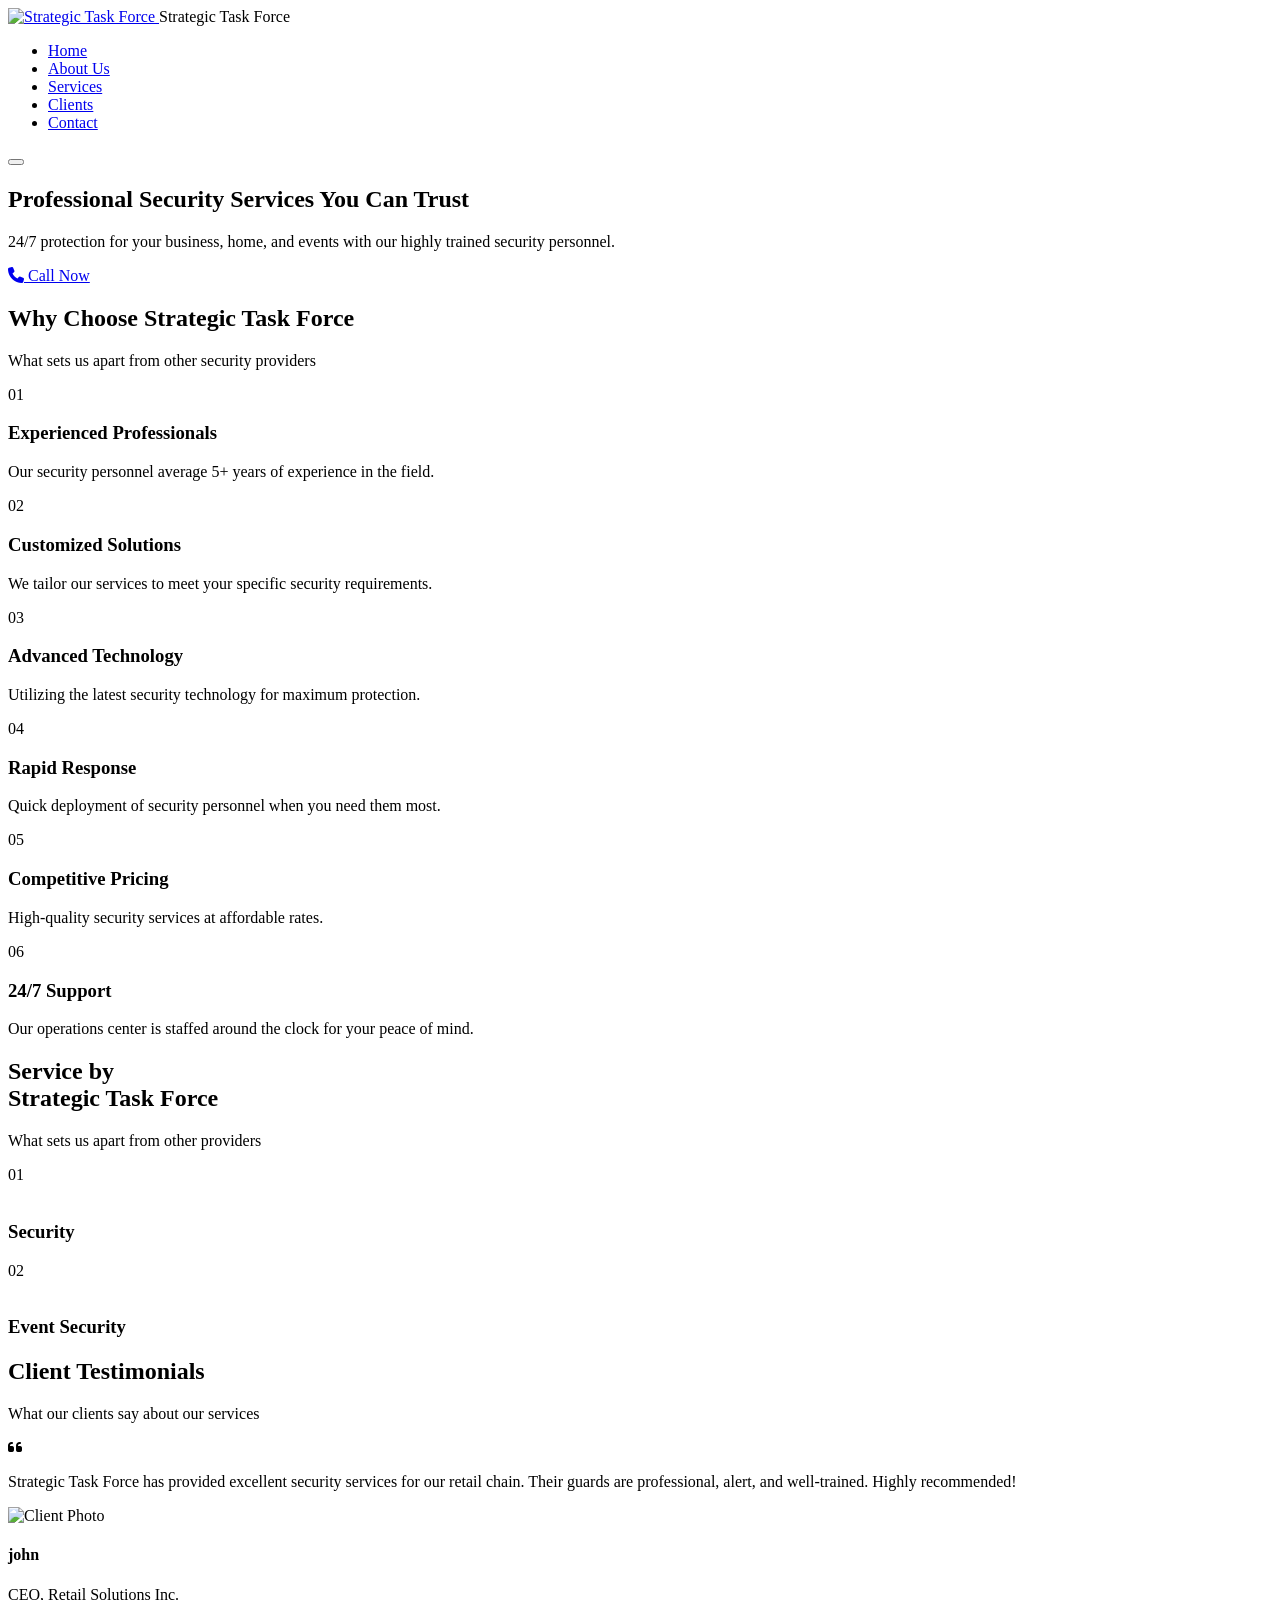
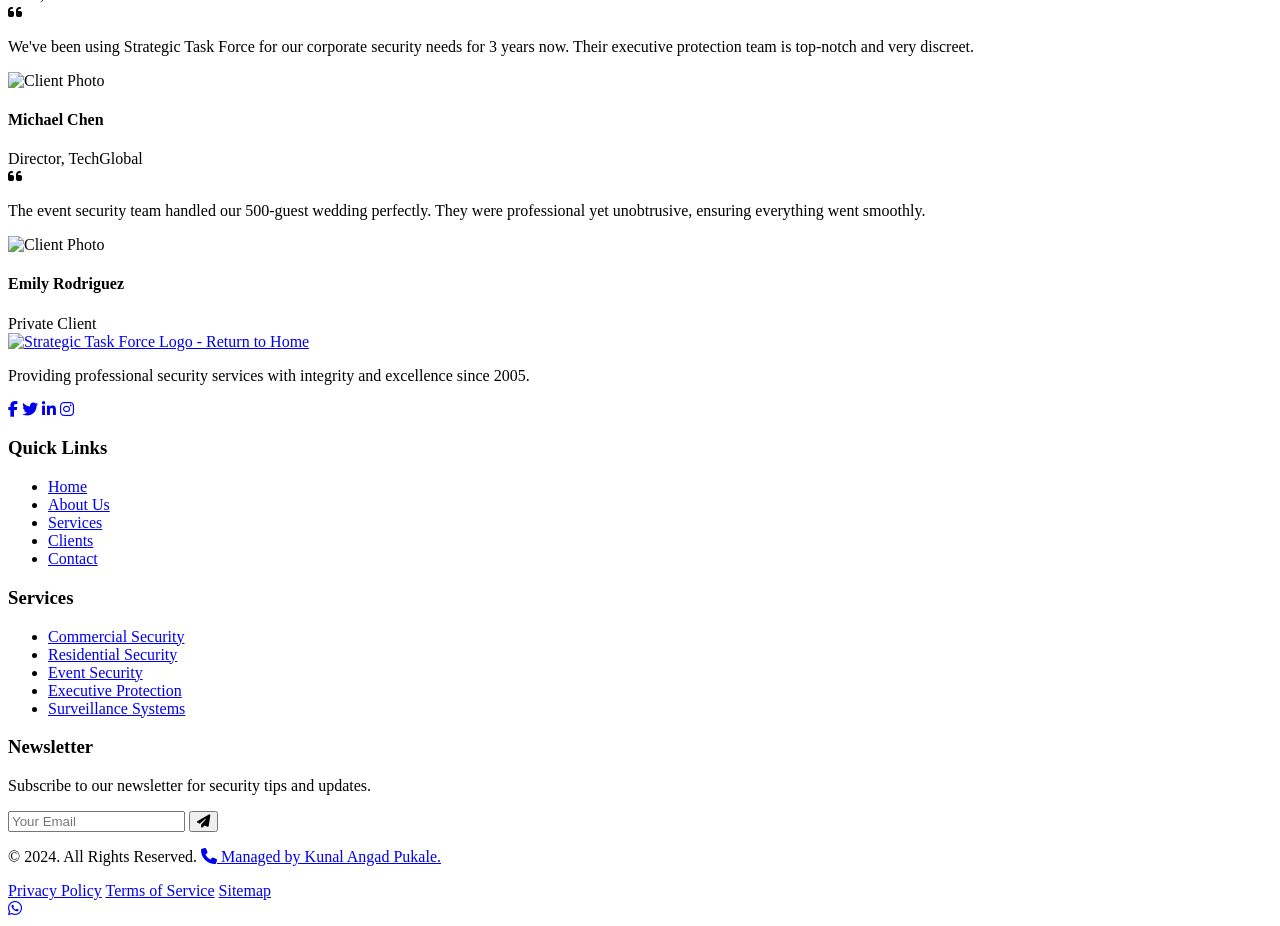
==== index.html @ 5e5a265d "Add files via upload" ====
<!DOCTYPE html>
<html lang="en">

<head>
    <meta charset="UTF-8">
    <meta name="viewport" 
        content="width=device-width, initial-scale=1.0, maximum-scale=1.0, user-scalable=no">
    <meta name="description"
        content="Professional security services for businesses and homes. Licensed, insured security guards available 24/7.">
    <meta name="keywords"
        content="security services, security guards, commercial security, residential security, event security">
    <title>Strategic Task Force- Professional Security Services</title>
    <link rel="stylesheet" href="https://cdnjs.cloudflare.com/ajax/libs/font-awesome/6.4.0/css/all.min.css">
    <link href="https://fonts.googleapis.com/css2?family=Poppins:wght@300;400;500;600;700&display=swap"
        rel="stylesheet">
    <link rel="stylesheet" href="/new/style.css">
    <link rel="icon" href="/images/biglogo.png" type="image/favicon-icon" >
</head>

<body>
    <!-- Header Section -->
    <header class="header">
        <div class="container">
            <div class="logo">
                    <a href="/index.html">
                        
                        <img src="/images/logo.png" alt="Strategic Task Force">
                    </a>
                    <span>Strategic Task Force</span>
            </div>

            <div class="nav-container">
                <nav class="navbar">
                    <ul class="nav-menu">
                        <li class="nav-item"><a href="/index.html" class="nav-link active ">Home</a></li>
                        <li class="nav-item"><a href="/new/about.html" class="nav-link">About Us</a></li>
                        <li class="nav-item"><a href="/new/service.html" class="nav-link">Services</a></li>
                        <li class="nav-item"><a href="/new/clients.html" class="nav-link">Clients</a></li>
                        <li class="nav-item"><a href="/new/contact.html" class="nav-link">Contact</a></li>
                    </ul>
                </nav>

                <button class="hamburger" aria-label="Menu" aria-expanded="false" aria-controls="nav-menu">
                    <span class="hamburger-box">
                        <span class="hamburger-inner"></span>
                    </span>
                </button>
            </div>
        </div>
    </header>


    <!-- Hero Section -->
    <section class="hero" id="home">
        <div class="container">
            <div class="hero-content">
                <h1>Professional Security Services You Can Trust</h1>
                <p>24/7 protection for your business, home, and events with our highly trained security personnel.</p>
                <div class="hero-buttons">
                    <a href="tel:+91 8169997458" class="btn btn-secondary">
                        <i class="fas fa-phone"></i> Call Now
                    </a>
                </div>
            </div>
        </div>
    </section>

    
<!-- Why Choose Us Section -->
<section class="why-choose-us section-padding">
    <div class="container">
        <div class="section-title">
            <h2>Why Choose Strategic Task Force</h2>
            <p>What sets us apart from other security providers</p>
        </div>
        <div class="features-grid">
            <div class="feature-box">
                <div class="feature-number">01</div>
                <h3>Experienced Professionals</h3>
                <p>Our security personnel average 5+ years of experience in the field.</p>
            </div>
            <div class="feature-box">
                <div class="feature-number">02</div>
                <h3>Customized Solutions</h3>
                <p>We tailor our services to meet your specific security requirements.</p>
            </div>
            <div class="feature-box">
                <div class="feature-number">03</div>
                <h3>Advanced Technology</h3>
                <p>Utilizing the latest security technology for maximum protection.</p>
            </div>
            <div class="feature-box">
                <div class="feature-number">04</div>
                <h3>Rapid Response</h3>
                <p>Quick deployment of security personnel when you need them most.</p>
            </div>
            <div class="feature-box">
                <div class="feature-number">05</div>
                <h3>Competitive Pricing</h3>
                <p>High-quality security services at affordable rates.</p>
            </div>
            <div class="feature-box">
                <div class="feature-number">06</div>
                <h3>24/7 Support</h3>
                <p>Our operations center is staffed around the clock for your peace of mind.</p>
            </div>
        </div>
    </div>
</section>

<!-- Team  -->
<section class="why-choose-us section-padding">
    <div class="container">
        <div class="section-title">
            <h2>Service  by <br> Strategic Task Force</h2>
            <p>What sets us apart from other providers</p>
        </div>
        <div class="features-main">
            <div class="feature-bo">
                <div class="feature-number">01</div>
                <img src="/images/watchmens.webp" alt="">
                <h3>Security</h3>
            </div>


            <div class="feature-bo">
                <div class="feature-number">02</div>
                <img src="/images/event security.jpg" alt="">
                <h3>Event Security</h3>

            </div>
            
        </div>
    </div>
</section>



    <!-- Testimonials Section -->
    <section class="testimonials section-padding">
        <div class="container">
            <div class="section-title">
                <h2>Client Testimonials</h2>
                <p>What our clients say about our services</p>
            </div>
            <div class="testimonial-slider">
                <div class="testimonial">
                    <div class="testimonial-content">
                        <i class="fas fa-quote-left"></i>
                        <p>Strategic Task Force has provided excellent security services for our retail chain. Their guards are
                            professional, alert, and well-trained. Highly recommended!</p>
                    </div>
                    <div class="testimonial-author">
                        <img src="images/" alt="Client Photo">
                        <h4>john  </h4>
                        <span>CEO, Retail Solutions Inc.</span>
                    </div>
                </div>
                <div class="testimonial">
                    <div class="testimonial-content">
                        <i class="fas fa-quote-left"></i>
                        <p>We've been using Strategic Task Force for our corporate security needs for 3 years now. Their
                            executive protection team is top-notch and very discreet.</p>
                    </div>
                    <div class="testimonial-author">
                        <img src="images/client2.jpg" alt="Client Photo">
                        <h4>Michael Chen</h4>
                        <span>Director, TechGlobal</span>
                    </div>
                </div>
                <div class="testimonial">
                    <div class="testimonial-content">
                        <i class="fas fa-quote-left"></i>
                        <p>The event security team handled our 500-guest wedding perfectly. They were professional yet
                            unobtrusive, ensuring everything went smoothly.</p>
                    </div>
                    <div class="testimonial-author">
                        <img src="images/client3.jpg" alt="Client Photo">
                        <h4>Emily Rodriguez</h4>
                        <span>Private Client</span>
                    </div>
                </div>
            </div>
        </div>
    </section>


    <!-- Footer -->
<footer class="footer">
    <div class="container">
        <div class="footer-grid">
            <!-- Footer Logo Column -->
            <div class="footer-col footer-logo-col">
                <div class="footer-logo">
                    <a href="#home">
                        <img src="/images/logo_b&w.png" alt="Strategic Task Force Logo - Return to Home" width="180" height="50" loading="lazy">
                    </a>
                </div>
                <p class="footer-description">Providing professional security services with integrity and excellence
                    since 2005.</p>
                    <div class="social-links">
                        <a href="#"><i class="fab fa-facebook-f"></i></a>
                        <a href="#"><i class="fab fa-twitter"></i></a>
                        <a href="#"><i class="fab fa-linkedin-in"></i></a>
                        <a href="#"><i class="fab fa-instagram"></i></a>
                    </div>
                </div>
                <div class="footer-col">
                    <h3>Quick Links</h3>
                    <ul>
                        <li><a href="/index.html">Home</a></li>
                        <li><a href="about.html">About Us</a></li>
                        <li><a href="service.html">Services</a></li>
                        <li><a href="clients.html">Clients</a></li>
                        <li><a href="contact.html">Contact</a></li>
                    </ul>
                </div>
                <div class="footer-col">
                    <h3>Services</h3>
                    <ul>
                        <li><a href="#">Commercial Security</a></li>
                        <li><a href="#">Residential Security</a></li>
                        <li><a href="#">Event Security</a></li>
                        <li><a href="#">Executive Protection</a></li>
                        <li><a href="#">Surveillance Systems</a></li>
                    </ul>
                </div>
                <div class="footer-col">
                    <h3>Newsletter</h3>
                    <p>Subscribe to our newsletter for security tips and updates.</p>
                    <form class="newsletter-form">
                        <input type="email" placeholder="Your Email" required>
                        <button type="submit"><i class="fas fa-paper-plane"></i></button>
                    </form>
                </div>
            </div>
            <div class="footer-bottom">
                <p>&copy; 2024. All Rights Reserved.
                    <a href="tel:+91 7208675205" >
                        <i class="fas fa-phone"></i> Managed by Kunal Angad Pukale.
                    </a>
                </p>
                <div class="footer-links">
                    <a href="#">Privacy Policy</a>
                    <a href="#">Terms of Service</a>
                    <a href="#">Sitemap</a>
                </div>
            </div>
        </div>
    </footer>

    <!-- WhatsApp Floating Button -->
    <div class="whatsapp-float">
        <a href="https://wa.me/7208675205" target="_blank">
            <i class="fab fa-whatsapp"></i>
        </a>
    </div>

    <script src="/new/testj.js"></script>
</body>

</html>
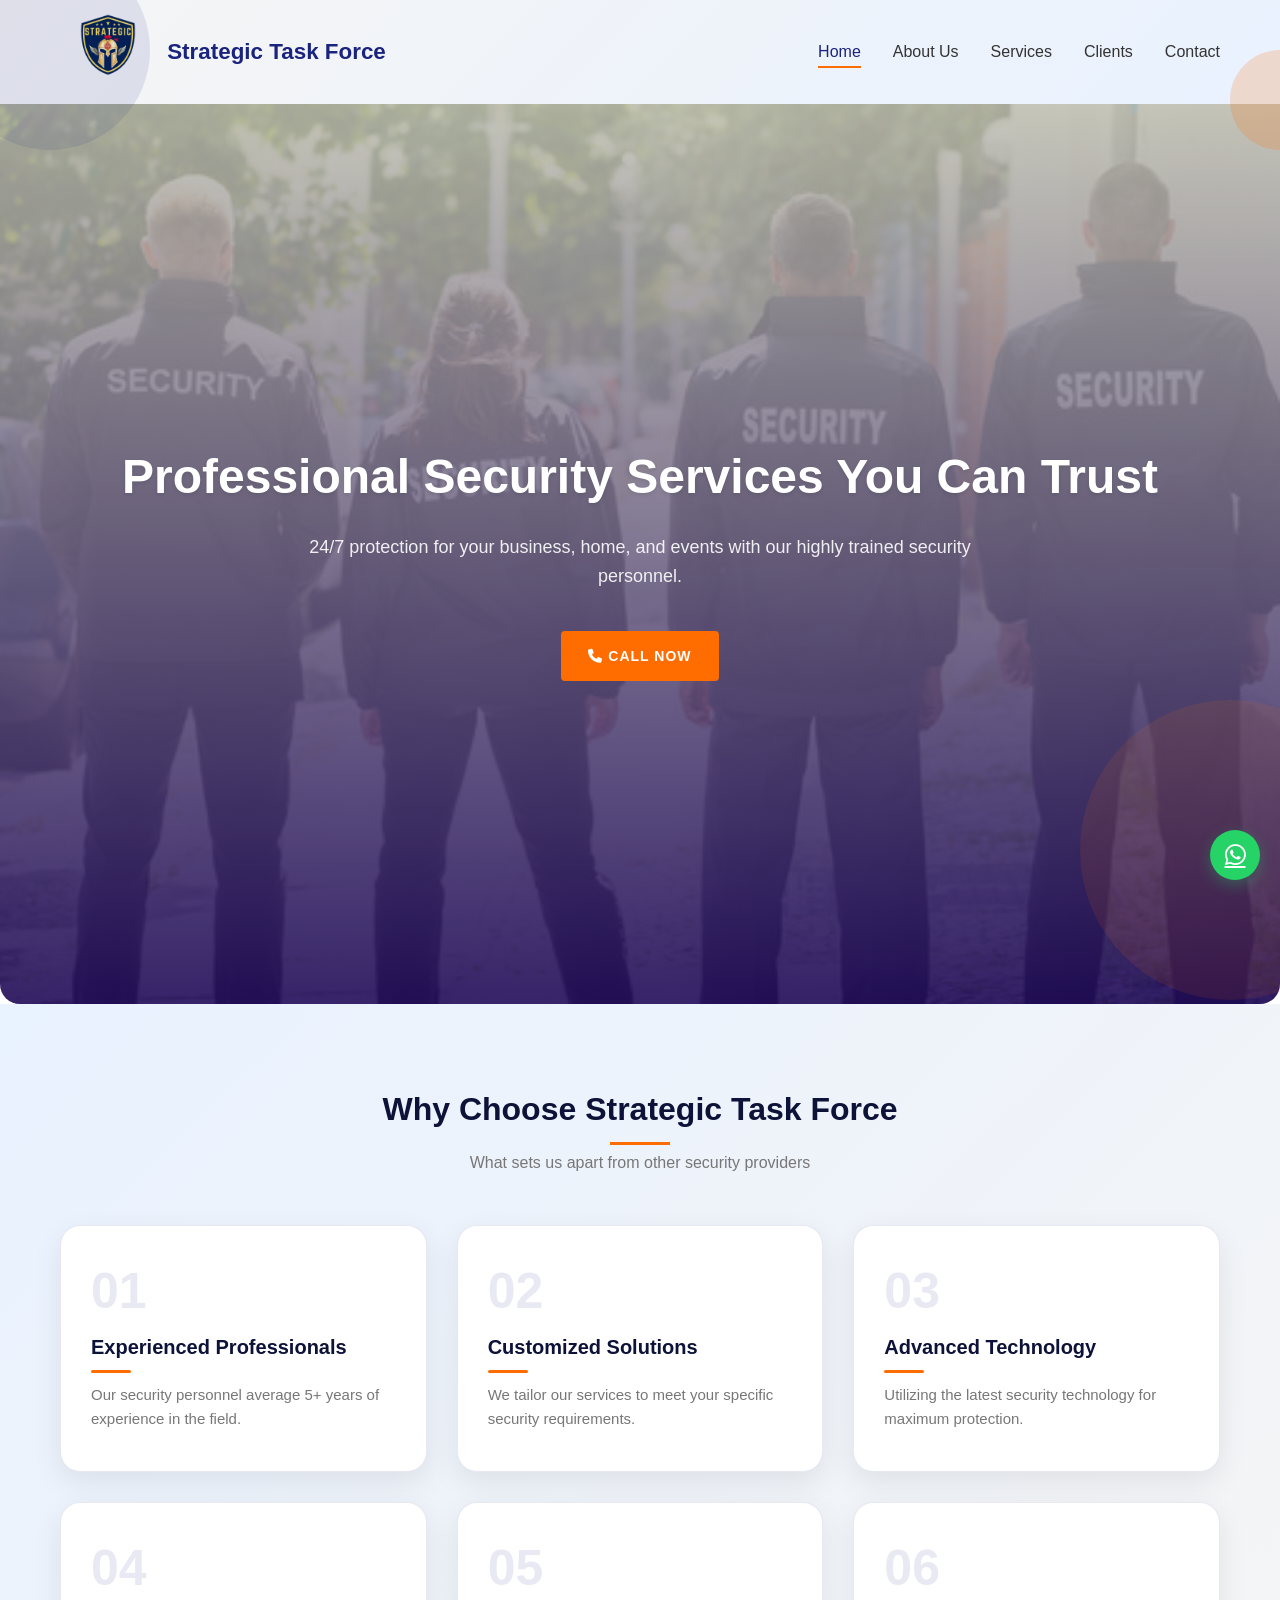
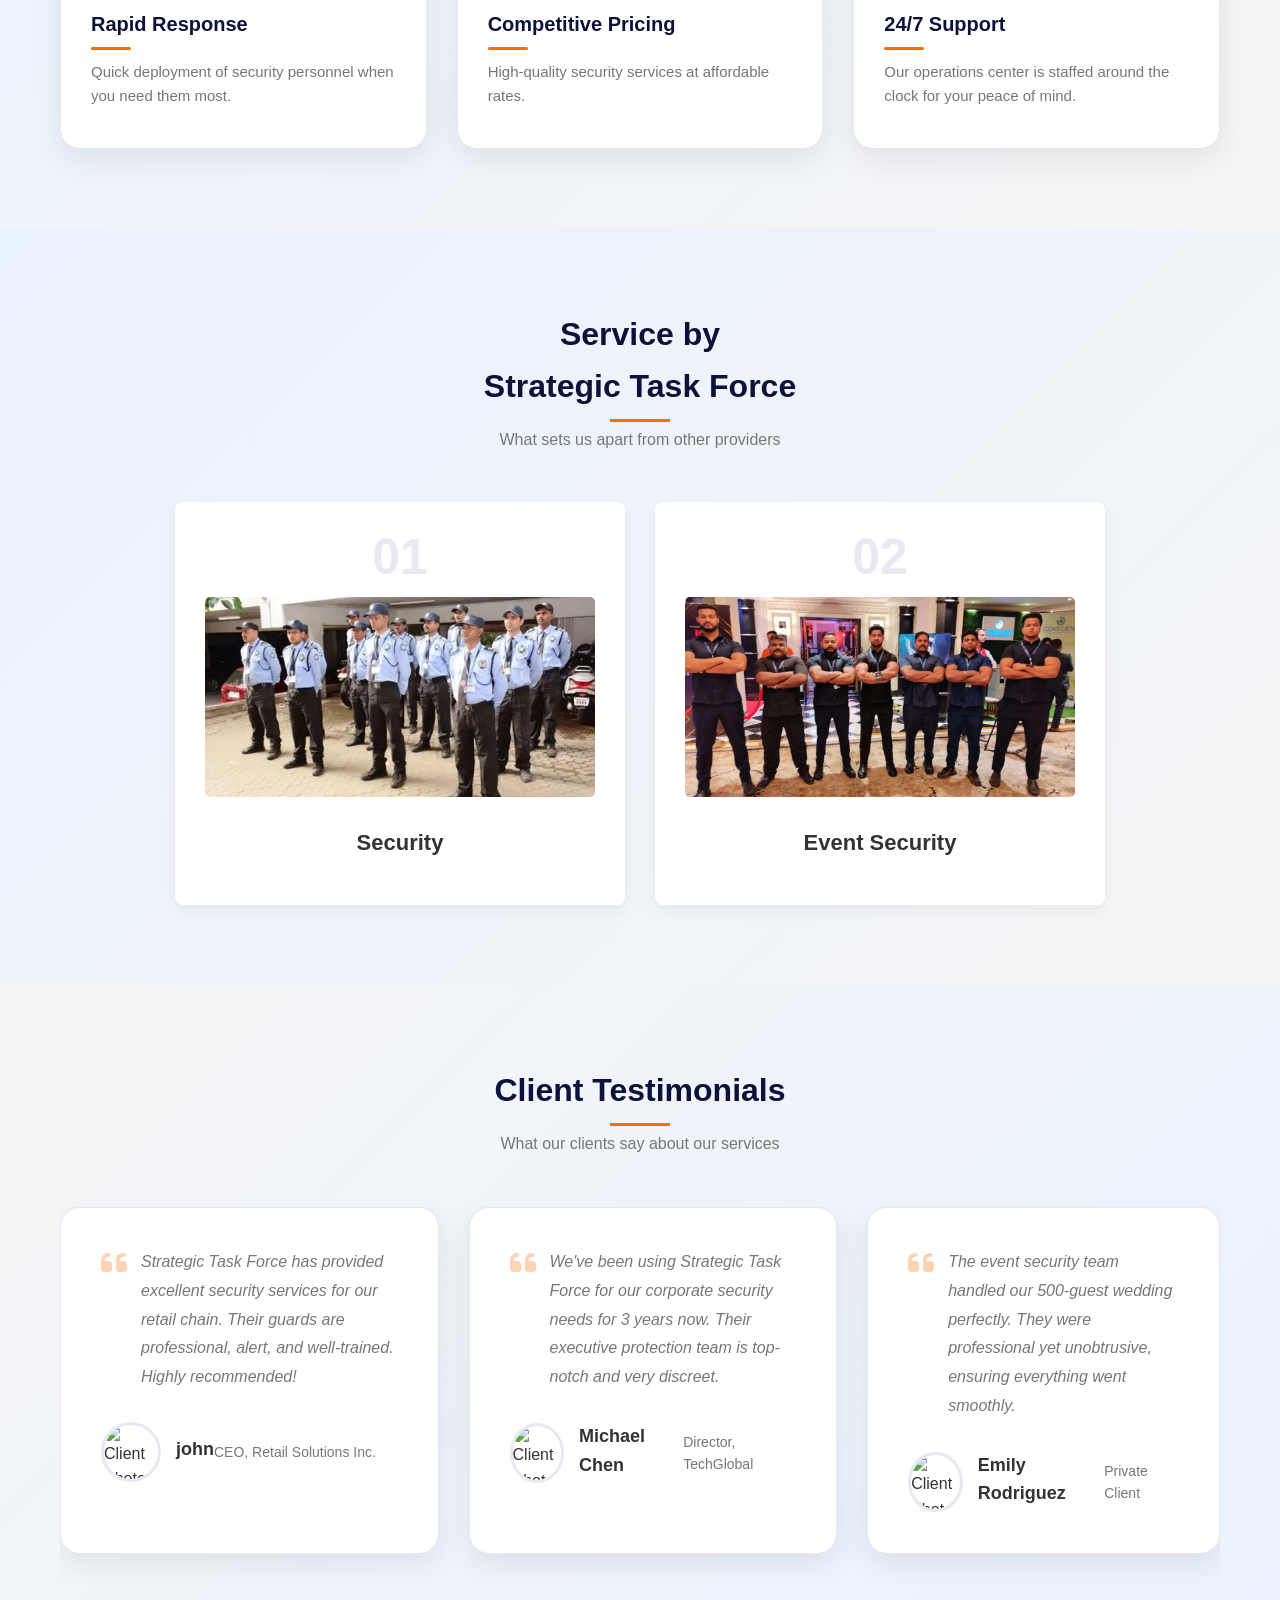
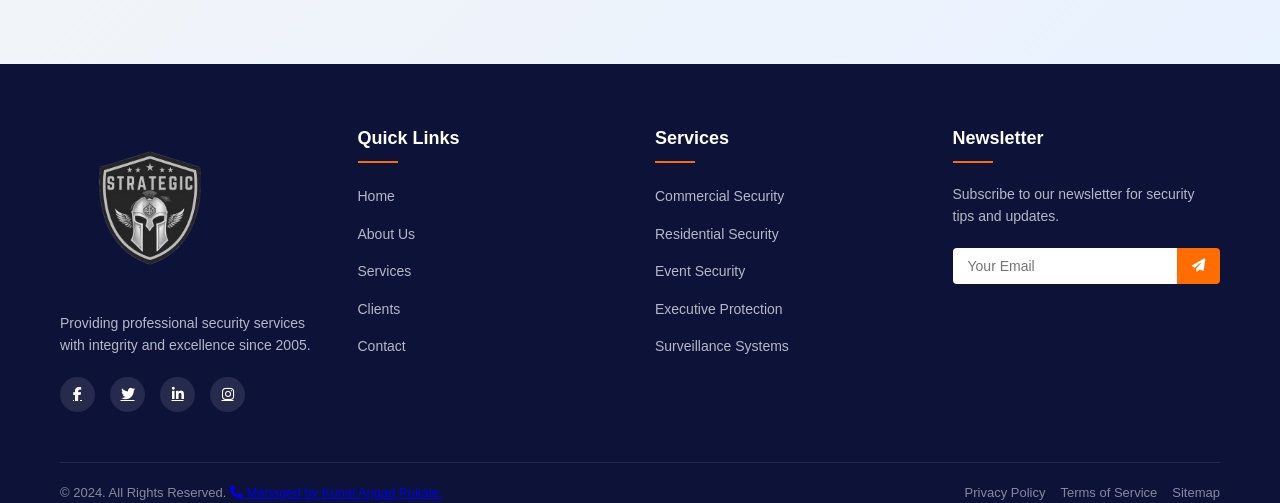
==== commit bf218ca6: "Update phone number link in index.html" ====
--- a/index.html
+++ b/index.html
@@ -57,7 +57,7 @@
                 <h1>Professional Security Services You Can Trust</h1>
                 <p>24/7 protection for your business, home, and events with our highly trained security personnel.</p>
                 <div class="hero-buttons">
-                    <a href="tel:+91 8169997458" class="btn btn-secondary">
+                    <a href="tel:+91 7208675205" class="btn btn-secondary">
                         <i class="fas fa-phone"></i> Call Now
                     </a>
                 </div>
--- a/new/style.css
+++ b/new/style.css
@@ -0,0 +1,1386 @@
+/* Global Styles */
+:root {
+    --primary-color: #1a237e;
+    --primary-light: rgba(26, 35, 126, 0.1);
+    --secondary-color: #ff6d00;
+    --secondary-light: rgba(255, 109, 0, 0.1);
+    --dark-color: #0d1238;
+    --light-color: #f5f5f5;
+    --text-color: #333;
+    --text-light: #777;
+    --white: #fff;
+    --black: #000;
+    --transition: all 0.3s ease;
+    --border-radius: 20px;
+    --border-radius-sm: 12px;
+    --box-shadow: 0 10px 30px rgba(0, 0, 0, 0.08);
+    --box-shadow-hover: 0 15px 40px rgba(0, 0, 0, 0.12);
+}
+
+* {
+    margin: 0;
+    padding: 0;
+    box-sizing: border-box;
+}
+
+html {
+    scroll-behavior: smooth;
+}
+
+body {
+    font-family: 'Poppins', sans-serif;
+    color: var(--text-color);
+    line-height: 1.6;
+    overflow-x: hidden;
+    min-height: 100vh;
+}
+
+.container {
+    width: 100%;
+    max-width: 1200px;
+    margin: 0 auto;
+    padding: 0 20px;
+}
+
+section {
+    padding: 60px 0;
+}
+
+.section-padding {
+    padding: 80px 0;
+}
+
+.section-title {
+    text-align: center;
+    margin-bottom: 50px;
+}
+
+.section-title h2 {
+    font-size: 32px;
+    font-weight: 700;
+    color: var(--dark-color);
+    margin-bottom: 15px;
+    position: relative;
+    display: inline-block;
+}
+
+.section-title h2::after {
+    content: '';
+    position: absolute;
+    width: 60px;
+    height: 3px;
+    background: var(--secondary-color);
+    bottom: -10px;
+    left: 50%;
+    transform: translateX(-50%);
+}
+
+.section-title p {
+    color: var(--text-light);
+    font-size: 16px;
+    max-width: 700px;
+    margin: 0 auto;
+}
+
+.btn {
+    display: inline-block;
+    padding: 12px 25px;
+    border-radius: 4px;
+    font-weight: 600;
+    text-transform: uppercase;
+    letter-spacing: 1px;
+    transition: var(--transition);
+    text-decoration: none;
+    font-size: 14px;
+}
+
+.btn-primary {
+    background: var(--primary-color);
+    color: var(--white);
+    border: 2px solid var(--primary-color);
+}
+
+.btn-primary:hover {
+    background: transparent;
+    color: var(--primary-color);
+}
+
+.btn-secondary {
+    background: var(--secondary-color);
+    color: var(--white);
+    border: 2px solid var(--secondary-color);
+}
+
+.btn-secondary:hover {
+    background: transparent;
+    color: var(--secondary-color);
+}
+
+/* Header Styles */
+.header {
+    background: linear-gradient(135deg, #f5f5f5 0%, #e9f2ff 100%);
+}
+
+.header.scrolled {
+    padding: 0.8rem 0;
+    background: var(--white);
+    box-shadow: 0 5px 20px rgba(0, 0, 0, 0.1);
+}
+
+.logo {
+    display: flex;
+    align-items: center;
+}
+
+.logo img {
+    height: 6rem;
+    margin-right: 0.7rem;
+}
+
+.logo span {
+    font-size: 1.4rem;
+    font-weight: 700;
+    color: var(--primary-color);
+}
+
+.navbar {
+    display: flex;
+    align-items: center;
+    justify-content: space-between;
+}
+
+.nav-menu {
+    display: flex;
+    align-items: center;
+    gap: 2rem;
+}
+
+.nav-item {
+    list-style: none;
+}
+
+.nav-link {
+    color: var(--text-color);
+    text-decoration: none;
+    font-weight: 500;
+    font-size: 1rem;
+    transition: var(--transition);
+    padding: 0.5rem 0;
+    position: relative;
+}
+
+.nav-link::after {
+    content: '';
+    position: absolute;
+    width: 0;
+    height: 2px;
+    background: var(--secondary-color);
+    bottom: 0;
+    left: 0;
+    transition: var(--transition);
+}
+
+.nav-link:hover::after,
+.nav-link.active::after {
+    width: 100%;
+}
+
+.nav-link:hover,
+.nav-link.active {
+    color: var(--primary-color);
+}
+
+/* Hamburger Menu Styles */
+.hamburger {
+    display: none;
+    /* Hidden by default on desktop */
+    padding: 10px;
+    cursor: pointer;
+    background: transparent;
+    border: none;
+    z-index: 1000;
+}
+
+.hamburger-box {
+    width: 30px;
+    height: 24px;
+    display: inline-block;
+    position: relative;
+    align-items: center;
+}
+
+.hamburger-inner {
+    display: block;
+    top: 50%;
+    margin-top: -2px;
+}
+
+.hamburger-inner,
+.hamburger-inner::before,
+.hamburger-inner::after {
+    width: 30px;
+    height: 3px;
+    background-color: var(--primary-color);
+    border-radius: 3px;
+    position: absolute;
+    transition: var(--transition);
+}
+
+.hamburger-inner::before,
+.hamburger-inner::after {
+    content: "";
+    display: block;
+}
+
+.hamburger-inner::before {
+    top: -8px;
+}
+
+.hamburger-inner::after {
+    bottom: -8px;
+}
+
+/* Active state */
+.hamburger.active .hamburger-inner {
+    background-color: transparent;
+}
+
+.hamburger.active .hamburger-inner::before {
+    transform: translateY(8px) rotate(45deg);
+    background-color: var(--primary-color);
+}
+
+.hamburger.active .hamburger-inner::after {
+    transform: translateY(-8px) rotate(-45deg);
+    background-color: var(--primary-color);
+}
+
+/* Mobile menu styles */
+@media (max-width: 768px) {
+    .hamburger {
+        display:flex;
+        /* Show on mobile */
+    }
+
+    /* Add these if not already present */
+    .nav-menu {
+        position: fixed;
+        left: -100%;
+        top: 80px;
+        /* Adjust based on your header height */
+        width: 100%;
+        height: calc(100vh - 80px);
+        background: var(--white);
+        transition: var(--transition);
+        padding: 20px 0;
+        overflow-y: auto;
+    }
+
+    .nav-menu.active {
+        left: 0;
+    }
+
+    .nav-item {
+        margin: 15px 0;
+    }
+}
+
+/* Header Hide/Show Animation */
+.header {
+    transition: transform 0.3s ease, background 0.3s ease, padding 0.3s ease;
+}
+
+.header-hidden {
+    transform: translateY(-100%);
+}
+
+/* Ensure header is always on top */
+.header {
+    z-index: 1000;
+}
+
+/* Adjust hero section to account for fixed header */
+.hero {
+    padding-top: 80px;
+    /* Match header height */
+}
+
+@media (max-width: 768px) {
+    .hero {
+        padding-top: 70px;
+        /* Slightly smaller header on mobile */
+    }
+
+    .header-hidden {
+        transform: translateY(-100%);
+    }
+}
+
+/* Add these updates to your existing CSS */
+
+/* Header/Navigation Updates */
+.header .container {
+    display: flex;
+    justify-content: space-between;
+    align-items: center;
+}
+
+.nav-container {
+    display: flex;
+    align-items: center;
+}
+
+.navbar {
+    margin-left: auto;
+    /* Push navbar to the right */
+}
+
+.nav-menu {
+    justify-content: flex-end;
+    /* Align menu items to the right */
+}
+
+/* Mobile menu positioning fix */
+@media (max-width: 768px) {
+    .nav-container {
+        width: auto;
+    }
+
+    .navbar {
+        position: fixed;
+        top: 70px;
+        left: -100%;
+        width: 80%;
+        height: calc(100vh - 70px);
+        background: var(--white);
+        box-shadow: 0 5px 20px rgba(0, 0, 0, 0.1);
+        transition: var(--transition);
+        z-index: 999;
+        margin-left: 0;
+    }
+
+    .navbar.active {
+        left: 0;
+    }
+
+    .nav-menu {
+        flex-direction: column;
+        align-items: center;
+        padding: 2rem 0;
+    }
+}
+
+/* Hosting Readiness Optimizations */
+img {
+    max-width: 100%;
+    height: auto;
+}
+
+
+/* Hero Section */
+.hero {
+    height: 100vh;
+    min-height: 700px;
+    background: linear-gradient(rgba(191, 191, 177, 0.85), rgba(33, 12, 89, 0.9)), url('../images/security.jpg');
+    background-size: cover;
+    background-position: center;
+    display: flex;
+    align-items: center;
+    text-align: center;
+    color: var(--white);
+    padding-top: 80px;
+    border-radius: 0 0 var(--border-radius) var(--border-radius);
+    overflow: hidden;
+}
+
+.hero::before {
+    content: '';
+    position: absolute;
+    bottom: -100px;
+    right: -100px;
+    width: 300px;
+    height: 300px;
+    background-color: var(--secondary-light);
+    border-radius: 50%;
+}
+
+.hero::after {
+    content: '';
+    position: absolute;
+    top: -50px;
+    left: -50px;
+    width: 200px;
+    height: 200px;
+    background-color: var(--primary-light);
+    border-radius: 50%;
+}
+
+.hero-content h1 {
+    font-size: 48px;
+    font-weight: 700;
+    margin-bottom: 25px;
+    line-height: 1.3;
+    text-shadow: 0 2px 4px rgba(0, 0, 0, 0.1);
+}
+
+.hero-content p {
+    font-size: 18px;
+    max-width: 700px;
+    margin: 0 auto 40px;
+    opacity: 0.9;
+}
+
+.hero-buttons {
+    display: flex;
+    justify-content: center;
+    gap: 20px;
+    flex-wrap: wrap;
+}
+
+/* About Section */
+.about {
+    background: linear-gradient(135deg, #f5f5f5 0%, #e9f2ff 100%);
+}
+
+.about::before {
+    content: '';
+    position: absolute;
+    top: -100px;
+    right: -100px;
+    width: 200px;
+    height: 200px;
+    background-color: var(--primary-light);
+    border-radius: 50%;
+}
+
+.about-content {
+    display: flex;
+    gap: 50px;
+    align-items: center;
+    position: relative;
+    z-index: 1;
+}
+
+.about-image {
+    flex: 1;
+    border-radius: var(--border-radius);
+    overflow: hidden;
+    box-shadow: var(--box-shadow);
+    transition: var(--transition);
+}
+
+.about-image:hover {
+    transform: translateY(-5px);
+    box-shadow: var(--box-shadow-hover);
+}
+
+.about-image img {
+    width: 100%;
+    height: auto;
+    display: block;
+    transition: var(--transition);
+}
+
+.about-image:hover img {
+    transform: scale(1.03);
+}
+
+.about-text {
+    flex: 1;
+}
+
+.about-text h3 {
+    font-size: 28px;
+    font-weight: 700;
+    color: var(--dark-color);
+    margin-bottom: 20px;
+}
+
+.about-text p {
+    margin-bottom: 30px;
+    color: var(--text-light);
+    line-height: 1.8;
+}
+
+.about-features {
+    display: grid;
+    grid-template-columns: repeat(2, 1fr);
+    gap: 20px;
+}
+
+.feature {
+    background: var(--white);
+    padding: 30px;
+    border-radius: var(--border-radius-sm);
+    transition: var(--transition);
+    box-shadow: var(--box-shadow);
+    text-align: center;
+    border: 1px solid rgba(26, 35, 126, 0.1);
+}
+
+.feature:hover {
+    transform: translateY(-5px);
+    box-shadow: var(--box-shadow-hover);
+    border-color: var(--secondary-light);
+}
+
+.feature i {
+    font-size: 40px;
+    color: var(--secondary-color);
+    margin-bottom: 20px;
+    transition: var(--transition);
+}
+
+.feature:hover i {
+    transform: scale(1.1);
+}
+
+.feature h4 {
+    font-size: 18px;
+    font-weight: 600;
+    margin-bottom: 10px;
+    color: var(--dark-color);
+}
+
+.feature p {
+    font-size: 14px;
+    color: var(--text-light);
+    margin-bottom: 0;
+}
+
+/* Services Section */
+.services {
+    background: linear-gradient(135deg, #f5f5f5 0%, #e9f2ff 100%);
+    position: relative;
+    overflow: hidden;
+}
+
+.services::after {
+    content: '';
+    position: absolute;
+    bottom: -100px;
+    left: -100px;
+    width: 300px;
+    height: 300px;
+    background-color: var(--secondary-light);
+    border-radius: 50%;
+    z-index: 0;
+}
+
+.services-grid {
+    display: grid;
+    grid-template-columns: repeat(auto-fit, minmax(300px, 1fr));
+    gap: 30px;
+    position: relative;
+    z-index: 1;
+}
+
+.service-card {
+    background: var(--white);
+    border-radius: var(--border-radius);
+    padding: 40px 30px;
+    text-align: center;
+    transition: var(--transition);
+    box-shadow: var(--box-shadow);
+    border: 1px solid rgba(26, 35, 126, 0.1);
+    position: relative;
+    overflow: hidden;
+}
+
+.service-card::before {
+    content: '';
+    position: absolute;
+    top: 0;
+    left: 0;
+    width: 100%;
+    height: 5px;
+    background: var(--primary-color);
+    transition: var(--transition);
+}
+
+.service-card:hover {
+    transform: translateY(-10px);
+    box-shadow: var(--box-shadow-hover);
+}
+
+.service-card:hover::before {
+    height: 10px;
+}
+
+.service-icon {
+    width: 80px;
+    height: 80px;
+    background: var(--primary-light);
+    border-radius: 50%;
+    display: flex;
+    align-items: center;
+    justify-content: center;
+    margin: 0 auto 25px;
+    transition: var(--transition);
+}
+
+.service-card:hover .service-icon {
+    background: var(--primary-color);
+    transform: rotateY(180deg);
+}
+
+.service-icon i {
+    font-size: 32px;
+    color: var(--primary-color);
+    transition: var(--transition);
+}
+
+.service-card:hover .service-icon i {
+    color: var(--white);
+}
+
+.service-card h3 {
+    font-size: 20px;
+    font-weight: 600;
+    margin-bottom: 15px;
+    color: var(--dark-color);
+    position: relative;
+}
+
+.service-card p {
+    color: var(--text-light);
+    margin-bottom: 20px;
+    font-size: 15px;
+    line-height: 1.6;
+}
+
+.read-more {
+    color: var(--primary-color);
+    font-weight: 600;
+    font-size: 15px;
+    text-decoration: none;
+    transition: var(--transition);
+    display: inline-flex;
+    align-items: center;
+    gap: 5px;
+}
+
+.read-more i {
+    transition: var(--transition);
+}
+
+.read-more:hover {
+    color: var(--secondary-color);
+}
+
+.read-more:hover i {
+    transform: translateX(5px);
+}
+
+/* Why Choose Us Section */
+.why-choose-us {
+    background: linear-gradient(135deg, #e9f2ff 0%, #f5f5f5 100%);
+}
+
+.why-choose-us::before {
+    content: '';
+    position: absolute;
+    top: 50px;
+    right: -50px;
+    width: 100px;
+    height: 100px;
+    background-color: var(--secondary-light);
+    border-radius: 50%;
+}
+
+.features-grid {
+    display: grid;
+    grid-template-columns: repeat(auto-fit, minmax(300px, 1fr));
+    gap: 30px;
+    position: relative;
+    z-index: 1;
+}
+
+.features-main {
+        display: flex;
+        justify-content: center;
+        column-gap: 30px;
+        
+}
+.feature-bo {
+    flex: 1;
+    min-width: 300px;
+    max-width: 450px;
+    background: white;
+    padding: 30px;
+    border-radius: 8px;
+    box-shadow: 0 5px 15px rgba(0, 0, 0, 0.05);
+    text-align: center;
+    transition: transform 0.3s ease;
+}
+
+.feature-bo:hover {
+    transform: translateY(-10px);
+}
+
+.feature-bo img {
+    width: 100%;
+    height: 200px;
+    object-fit: cover;
+    border-radius: 5px;
+    margin-bottom: 20px;
+}
+
+.feature-number {
+    font-size: 24px;
+    font-weight: 700;
+    color: #0066cc;
+    margin-bottom: 15px;
+}
+
+.feature-bo h3 {
+    font-size: 22px;
+    margin-bottom: 15px;
+    color: #333;
+}
+
+.feature-bo p {
+    color: #666;
+    line-height: 1.6;
+}
+
+.feature-box {
+    background: var(--white);
+    padding: 40px 30px;
+    border-radius: var(--border-radius);
+    transition: var(--transition);
+    box-shadow: var(--box-shadow);
+    border: 1px solid rgba(26, 35, 126, 0.1);
+    position:relative;
+    overflow: hidden;
+}
+
+.feature-box:hover {
+    transform: translateY(-10px);
+    box-shadow: var(--box-shadow-hover);
+}
+
+.feature-number {
+    font-size: 50px;
+    font-weight: 700;
+    color: var(--primary-light);
+    margin-bottom: 15px;
+    transition: var(--transition);
+    line-height: 1;
+}
+
+.feature-box:hover .feature-number {
+    color: var(--secondary-light);
+}
+
+.feature-box h3 {
+    font-size: 20px;
+    font-weight: 600;
+    margin-bottom: 15px;
+    color: var(--dark-color);
+    position: relative;
+}
+
+.feature-box h3::after {
+    content: '';
+    position: absolute;
+    width: 40px;
+    height: 3px;
+    background: var(--secondary-color);
+    bottom: -10px;
+    left: 0;
+    border-radius: 2px;
+}
+
+.feature-box p {
+    color: var(--text-light);
+    transition: var(--transition);
+    font-size: 15px;
+    line-height: 1.6;
+    margin-top: 20px;
+}
+
+/* Clients Section */
+.clients {
+    background: linear-gradient(135deg, #f5f5f5 0%, #e9f2ff 100%);
+    position: relative;
+    overflow: hidden;
+}
+
+.client-logos {
+    display: flex;
+    flex-wrap: wrap;
+    justify-content: center;
+    align-items: center;
+    gap: 40px;
+    padding: 30px;
+    background: var(--white);
+    border-radius: var(--border-radius);
+    box-shadow: var(--box-shadow);
+    border: 1px solid rgba(26, 35, 126, 0.1);
+}
+
+.client-logos img {
+    height: 50px;
+    opacity: 0.7;
+    transition: var(--transition);
+
+}
+
+.client-logos img:hover {
+    opacity: 1;
+    filter: grayscale(0%);
+    transform: scale(1.1);
+}
+
+/* Testimonials Section */
+.testimonials {
+    background: linear-gradient(135deg, #f5f5f5 0%, #e9f2ff 100%);
+}
+
+.testimonial-slider {
+    display: flex;
+    gap: 30px;
+    overflow-x: auto;
+    padding-bottom: 30px;
+    scroll-snap-type: x mandatory;
+}
+
+.testimonial {
+    min-width: 350px;
+    background: var(--white);
+    padding: 40px;
+    border-radius: var(--border-radius);
+    box-shadow: var(--box-shadow);
+    scroll-snap-align: start;
+    border: 1px solid rgba(26, 35, 126, 0.1);
+    transition: var(--transition);
+}
+
+.testimonial:hover {
+    transform: translateY(-5px);
+    box-shadow: var(--box-shadow-hover);
+}
+
+.testimonial-content {
+    position: relative;
+    margin-bottom: 30px;
+}
+
+.testimonial-content i {
+    font-size: 30px;
+    color: var(--secondary-color);
+    opacity: 0.3;
+    position: absolute;
+    top: 0;
+    left: 0;
+}
+
+.testimonial-content p {
+    padding-left: 40px;
+    font-style: italic;
+    color: var(--text-light);
+    font-size: 16px;
+    line-height: 1.8;
+}
+
+.testimonial-author {
+    display: flex;
+    align-items: center;
+}
+
+.testimonial-author img {
+    width: 60px;
+    height: 60px;
+    border-radius: 50%;
+    object-fit: cover;
+    margin-right: 15px;
+    border: 3px solid var(--primary-light);
+}
+
+.testimonial-author h4 {
+    font-size: 18px;
+    font-weight: 600;
+    margin-bottom: 5px;
+}
+
+.testimonial-author span {
+    font-size: 14px;
+    color: var(--text-light);
+}
+
+/* Contact Section Styles */
+.contact {
+    background: linear-gradient(135deg, #f5f5f5 0%, #e9f2ff 100%);
+    position: relative;
+    overflow: hidden;
+}
+
+.contact::before {
+    content: '';
+    position: absolute;
+    top: -50px;
+    right: -50px;
+    width: 200px;
+    height: 200px;
+    background-color: rgba(255, 109, 0, 0.1);
+    border-radius: 50%;
+    z-index: 0;
+}
+
+.contact::after {
+    content: '';
+    position: absolute;
+    bottom: -100px;
+    left: -100px;
+    width: 300px;
+    height: 300px;
+    background-color: rgba(26, 35, 126, 0.1);
+    border-radius: 50%;
+    z-index: 0;
+}
+
+.section-title .subtitle {
+    color: var(--primary-color);
+    font-weight: 500;
+}
+
+.contact-container {
+    display: flex;
+    gap: 30px;
+    position: relative;
+    z-index: 1;
+}
+
+.contact-info {
+    display: grid;
+    grid-template-columns: repeat(auto-fit, minmax(250px, 1fr));
+    gap: 20px;
+    flex: 1;
+}
+
+.contact-item {
+    background: var(--white);
+    padding: 30px;
+    border-radius: 20px;
+    box-shadow: 0 10px 30px rgba(0, 6, 6, 0.05);
+    transition: var(--transition);
+    border: 1px solid rgba(26, 35, 126, 0.1);
+    position: relative;
+    overflow: hidden;
+}
+
+.contact-item::before {
+    content: '';
+    position: absolute;
+    top: 0;
+    left: 0;
+    width: 5px;
+    height: 100%;
+    background: rgba(19, 79, 131, 0.1);
+    transition: var(--transition);
+}
+
+.contact-item:hover {
+    transform: translateY(-5px);
+    box-shadow: 0 15px 40px rgba(0, 0, 0, 0.1);
+}
+
+.contact-item:hover::before {
+    width: 100%;
+    opacity: 0.1;
+}
+
+.contact-icon {
+    width: 60px;
+    height: 60px;
+    background: rgba(26, 35, 126, 0.1);
+    border-radius: 50%;
+    display: flex;
+    align-items: center;
+    justify-content: center;
+    margin-bottom: 20px;
+    color: var(--primary-color);
+    font-size: 24px;
+    transition: var(--transition);
+}
+
+.contact-item:hover .contact-icon {
+    background: var(--primary-color);
+    color: white;
+}
+
+.contact-item h3 {
+    font-size: 18px;
+    font-weight: 600;
+    margin-bottom: 15px;
+    color: var(--dark-color);
+    position: relative;
+    z-index: 1;
+}
+
+.contact-item p {
+    color: var(--text-light);
+    font-size: 15px;
+    line-height: 1.6;
+    position: relative;
+    z-index: 1;
+}
+
+.contact-form {
+    flex: 1;
+    background: var(--white);
+    border-radius: 25px;
+    padding: 40px;
+    box-shadow: 0 10px 40px rgba(0, 0, 0, 0.08);
+    border: 1px solid rgba(26, 35, 126, 0.1);
+}
+
+.form-header {
+    margin-bottom: 30px;
+    text-align: center;
+}
+
+.form-header h3 {
+    font-size: 24px;
+    color: var(--primary-color);
+    margin-bottom: 10px;
+}
+
+.form-header p {
+    color: var(--text-light);
+}
+
+.form-group {
+    margin-bottom: 20px;
+}
+
+.form-group input,
+.form-group select,
+.form-group textarea {
+    width: 100%;
+    padding: 15px 20px;
+    border: 1px solid rgba(26, 35, 126, 0.2);
+    border-radius: 12px;
+    font-family: 'Poppins', sans-serif;
+    font-size: 15px;
+    transition: var(--transition);
+    background: rgba(26, 35, 126, 0.02);
+}
+
+.form-group input:focus,
+.form-group select:focus,
+.form-group textarea:focus {
+    outline: none;
+    border-color: var(--primary-color);
+    box-shadow: 0 0 0 3px rgba(26, 35, 126, 0.1);
+    background: white;
+}
+
+.form-group textarea {
+    height: 150px;
+    resize: none;
+}
+
+.btn.btn-primary {
+    width: 100%;
+    padding: 15px;
+    border-radius: 12px;
+    font-size: 16px;
+    font-weight: 600;
+    display: flex;
+    align-items: center;
+    justify-content: center;
+    gap: 10px;
+    transition: all 0.3s ease;
+}
+
+.btn.btn-primary:hover {
+    transform: translateY(-3px);
+    box-shadow: 0 10px 20px rgba(26, 35, 126, 0.2);
+}
+
+
+
+/* Footer */
+.footer {
+    background: var(--dark-color);
+    color: var(--white);
+    padding: 60px 0 0;
+}
+
+.footer-grid {
+    display: grid;
+    grid-template-columns: repeat(auto-fit, minmax(220px, 1fr));
+    gap: 30px;
+    margin-bottom: 50px;
+}
+
+.footer-col .logo {
+    float: none;
+    margin-bottom: 20px;
+}
+
+.footer-col .logo img {
+    filter: brightness(0) invert(1);
+}
+
+.footer-col .logo span {
+    color: var(--white);
+}
+
+.footer-col p {
+    margin-bottom: 20px;
+    color: rgba(255, 255, 255, 0.7);
+    font-size: 14px;
+}
+
+.social-links {
+    display: flex;
+    gap: 15px;
+}
+
+.social-links a {
+    width: 35px;
+    height: 35px;
+    background: rgba(255, 255, 255, 0.1);
+    border-radius: 50%;
+    display: flex;
+    align-items: center;
+    justify-content: center;
+    color: var(--white);
+    transition: var(--transition);
+    font-size: 14px;
+}
+
+.social-links a:hover {
+    background: var(--secondary-color);
+    transform: translateY(-5px);
+}
+
+.footer-col h3 {
+    font-size: 18px;
+    font-weight: 600;
+    margin-bottom: 20px;
+    position: relative;
+    padding-bottom: 10px;
+}
+
+.footer-col h3::after {
+    content: '';
+    position: absolute;
+    width: 40px;
+    height: 2px;
+    background: var(--secondary-color);
+    bottom: 0;
+    left: 0;
+}
+
+.footer-col ul {
+    list-style: none;
+}
+
+.footer-col ul li {
+    margin-bottom: 12px;
+}
+
+.footer-col ul li a {
+    color: rgba(255, 255, 255, 0.7);
+    text-decoration: none;
+    transition: var(--transition);
+    font-size: 14px;
+}
+
+.footer-col ul li a:hover {
+    color: var(--secondary-color);
+    padding-left: 5px;
+}
+
+.newsletter-form {
+    display: flex;
+    margin-top: 20px;
+}
+
+.newsletter-form input {
+    flex: 1;
+    padding: 10px 15px;
+    border: none;
+    border-radius: 4px 0 0 4px;
+    font-family: 'Poppins', sans-serif;
+    font-size: 14px;
+}
+
+.newsletter-form button {
+    background: var(--secondary-color);
+    color: var(--white);
+    border: none;
+    padding: 0 15px;
+    border-radius: 0 4px 4px 0;
+    cursor: pointer;
+    transition: var(--transition);
+}
+
+.newsletter-form button:hover {
+    background: var(--primary-color);
+}
+
+.footer-bottom {
+    border-top: 1px solid rgba(255, 255, 255, 0.1);
+    padding-top: 20px;
+    display: flex;
+    justify-content: space-between;
+    align-items: center;
+    flex-wrap: wrap;
+    gap: 15px;
+}
+
+.footer-bottom p {
+    color: rgba(255, 255, 255, 0.5);
+    font-size: 13px;
+}
+
+.footer-links {
+    display: flex;
+    gap: 15px;
+}
+
+.footer-links a {
+    color: rgba(255, 255, 255, 0.5);
+    text-decoration: none;
+    font-size: 13px;
+    transition: var(--transition);
+}
+
+.footer-links a:hover {
+    color: var(--secondary-color);
+}
+
+/* WhatsApp Float */
+.whatsapp-float {
+    position: fixed;
+    bottom: 20px;
+    right: 20px;
+    z-index: 100;
+}
+
+.whatsapp-float a {
+    width: 50px;
+    height: 50px;
+    background: #25D366;
+    border-radius: 50%;
+    display: flex;
+    align-items: center;
+    justify-content: center;
+    color: var(--white);
+    font-size: 24px;
+    box-shadow: 0 5px 15px rgba(37, 211, 102, 0.3);
+    transition: var(--transition);
+}
+
+.whatsapp-float a:hover {
+    transform: scale(1.1);
+}
+
+/* ===== Responsive Styles ===== */
+@media (max-width: 1200px) {
+    .section-padding {
+        padding: 100px 0;
+    }
+}
+
+@media (max-width: 992px) {
+    section {
+        padding: 80px 0;
+    }
+
+    .section-padding {
+        padding: 80px 0;
+    }
+
+    .about-content {
+        flex-direction: column;
+    }
+
+    .contact-container {
+        flex-direction: column;
+    }
+}
+
+@media (max-width: 768px) {
+    section {
+        padding: 60px 0;
+    }
+
+    .section-padding {
+        padding: 60px 0;
+    }
+
+    .section-title h2 {
+        font-size: 28px;
+    }
+
+    .hero-content h1 {
+        font-size: 36px;
+    }
+
+    .about-features {
+        grid-template-columns: 1fr;
+    }
+
+    .services-grid {
+        grid-template-columns: 1fr;
+    }
+
+    .features-grid {
+        grid-template-columns: 1fr;
+    }
+
+    .client-logos {
+        gap: 20px;
+        padding: 20px;
+    }
+
+    .testimonial {
+        min-width: 280px;
+        padding: 30px;
+    }
+}
+
+@media (max-width: 576px) {
+    section {
+        padding: 50px 0;
+    }
+
+    .section-padding {
+        padding: 50px 0;
+    }
+
+    .section-title h2 {
+        font-size: 24px;
+    }
+
+    .hero-content h1 {
+        font-size: 28px;
+    }
+
+    .hero-buttons {
+        flex-direction: column;
+    }
+
+    .btn {
+        width: 100%;
+    }
+
+    .footer-grid {
+        grid-template-columns: 1fr;
+    }
+
+    .footer-bottom {
+        flex-direction: column;
+        text-align: center;
+    }
+
+    .footer-links {
+        justify-content: center;
+    }
+}
